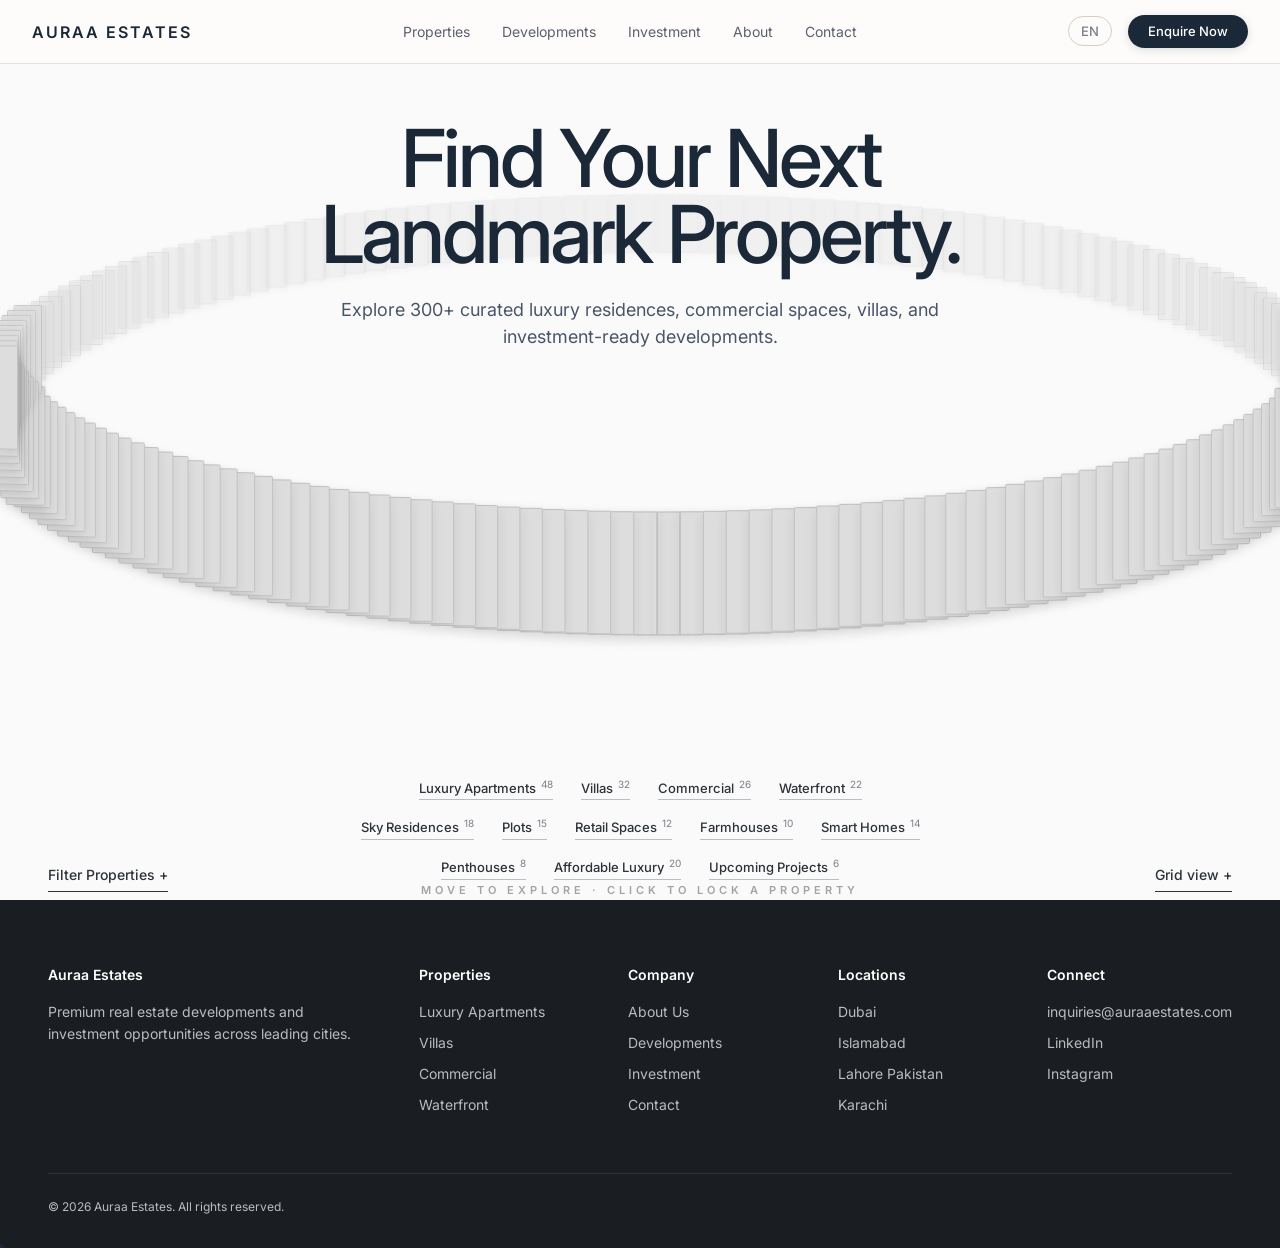
==== index.html @ dc558c72 "ok" ====
<!DOCTYPE html>
<html lang="en">
<head>
  <meta charset="UTF-8">
  <meta name="viewport" content="width=device-width, initial-scale=1.0">
  <title>Auraa Estates | Luxury Real Estate & Investment Properties</title>
  <meta name="description" content="Explore 300+ curated luxury residences, commercial spaces, villas, and investment-ready developments across Dubai, Mumbai, and 10+ cities.">
  <meta property="og:title" content="Auraa Estates — Premium Real Estate">
  <meta property="og:description" content="Luxury residences, commercial spaces, and investment properties in prime locations.">
  <meta property="og:type" content="website">
  <meta property="og:image" content="assets/og-image.jpg">
  <link rel="icon" type="image/svg+xml" href="favicon.svg">
  <link rel="preconnect" href="https://fonts.googleapis.com">
  <link rel="preconnect" href="https://fonts.gstatic.com" crossorigin>
  <link href="https://fonts.googleapis.com/css2?family=Inter:wght@300;400;500;600&display=swap" rel="stylesheet">
  <link rel="stylesheet" href="style.css">
</head>
<body>

  <!-- Top Navigation -->
  <nav class="top-nav" id="topNav">
    <div class="nav-inner">
      <a href="index.html" class="nav-wordmark">AURAA ESTATES</a>
      <div class="nav-links" id="navLinks">
        <a href="properties.html" class="nav-link">Properties</a>
        <a href="developments.html" class="nav-link">Developments</a>
        <a href="investment.html" class="nav-link">Investment</a>
        <a href="about.html" class="nav-link">About</a>
        <a href="mailto:inquiries@auraaestates.com?subject=Inquiry%20from%20Website" class="nav-link">Contact</a>
      </div>
      <div class="nav-right">
        <button class="lang-toggle" id="langToggle">EN</button>
        <a href="mailto:inquiries@auraaestates.com?subject=Inquiry%20from%20Website" class="btn btn-primary nav-cta">Enquire Now</a>
      </div>
      <button class="hamburger" id="hamburger" aria-label="Toggle navigation">
        <span></span><span></span><span></span>
      </button>
    </div>
  </nav>

  <!-- Mobile Nav Overlay -->
  <div class="mobile-nav-overlay" id="mobileNav">
    <div class="mobile-nav-content">
      <a href="properties.html" class="mobile-nav-link">Properties</a>
      <a href="developments.html" class="mobile-nav-link">Developments</a>
      <a href="investment.html" class="mobile-nav-link">Investment</a>
      <a href="about.html" class="mobile-nav-link">About</a>
      <a href="mailto:inquiries@auraaestates.com?subject=Inquiry%20from%20Website" class="mobile-nav-link">Contact</a>
      <a href="mailto:inquiries@auraaestates.com?subject=Inquiry%20from%20Website" class="btn btn-primary mobile-cta">Enquire Now</a>
    </div>
  </div>

  <!-- Hero Ring Gallery -->
  <section class="hero" id="hero">
    <div class="hero-content">
      <h1 class="hero-headline" id="heroHeadline">Find Your Next<br>Landmark Property.</h1>
      <p class="hero-subheading" id="heroSubheading">Explore 300+ curated luxury residences, commercial spaces, villas, and investment-ready developments.</p>
    </div>

    <!-- Center Property Preview -->
    <div class="center-preview" id="centerPreview">
      <div class="center-preview-inner">
        <img id="previewImage" src="" alt="" class="preview-image">
        <div class="preview-info">
          <h3 class="preview-title" id="previewTitle"></h3>
          <p class="preview-meta" id="previewMeta"></p>
          <a class="preview-cta" id="previewCta" href="#">View Property +</a>
        </div>
      </div>
    </div>

    <!-- Ring Gallery Container -->
    <div class="ring-container" id="ringContainer">
      <div class="ring-gallery" id="ringGallery"></div>
    </div>

    <!-- Category Labels -->
    <div class="category-labels" id="categoryLabels"></div>

    <!-- Bottom Instruction -->
    <div class="hero-instruction">MOVE TO EXPLORE · CLICK TO LOCK A PROPERTY</div>

    <!-- View Controls -->
    <div class="view-controls">
      <button class="view-btn" id="filterBtn">Filter Properties +</button>
      <button class="view-btn" id="gridViewBtn">Grid view +</button>
    </div>
  </section>

  <!-- Filter Overlay -->
  <div class="filter-overlay" id="filterOverlay">
    <div class="filter-panel">
      <div class="filter-header">
        <h2 class="filter-title">Filter Properties</h2>
        <button class="filter-close" id="filterClose" aria-label="Close filter">✕</button>
      </div>
      <div class="filter-groups">
        <div class="filter-group">
          <label class="filter-label">Property Type</label>
          <div class="filter-pills" id="filterType"></div>
        </div>
        <div class="filter-group">
          <label class="filter-label">Location</label>
          <div class="filter-pills" id="filterLocation"></div>
        </div>
        <div class="filter-group">
          <label class="filter-label">Budget</label>
          <div class="filter-pills" id="filterBudget"></div>
        </div>
        <div class="filter-group">
          <label class="filter-label">Status</label>
          <div class="filter-pills" id="filterStatus"></div>
        </div>
        <div class="filter-group">
          <label class="filter-label">Bedrooms</label>
          <div class="filter-pills" id="filterBedrooms"></div>
        </div>
      </div>
      <div class="filter-actions">
        <button class="btn btn-secondary" id="filterClear">Clear All</button>
        <button class="btn btn-primary" id="filterApply">Apply Filters</button>
      </div>
    </div>
  </div>

  <!-- Grid View -->
  <section class="grid-section" id="gridSection" style="display: none;">
    <div class="grid-header">
      <h2 class="grid-title">All Properties</h2>
      <button class="view-btn" id="ringViewBtn">Ring view +</button>
    </div>
    <div class="grid-container" id="gridContainer"></div>
  </section>

  <!-- Footer -->
  <footer class="footer">
    <div class="footer-inner">
      <div class="footer-col">
        <h4 class="footer-heading">Auraa Estates</h4>
        <p class="footer-text">Premium real estate developments and investment opportunities across leading cities.</p>
      </div>
      <div class="footer-col">
        <h4 class="footer-heading">Properties</h4>
        <a href="properties.html" class="footer-link">Luxury Apartments</a>
        <a href="properties.html" class="footer-link">Villas</a>
        <a href="properties.html" class="footer-link">Commercial</a>
        <a href="properties.html" class="footer-link">Waterfront</a>
      </div>
      <div class="footer-col">
        <h4 class="footer-heading">Company</h4>
        <a href="about.html" class="footer-link">About Us</a>
        <a href="developments.html" class="footer-link">Developments</a>
        <a href="investment.html" class="footer-link">Investment</a>
        <a href="mailto:inquiries@auraaestates.com?subject=Inquiry%20from%20Website" class="footer-link">Contact</a>
      </div>
      <div class="footer-col">
        <h4 class="footer-heading">Locations</h4>
        <a href="#" class="footer-link">Dubai</a>
        <a href="#" class="footer-link">Islamabad</a>
        <a href="#" class="footer-link">Lahore Pakistan</a>
        <a href="#" class="footer-link">Karachi</a>
      </div>
      <div class="footer-col">
        <h4 class="footer-heading">Connect</h4>
        <a href="mailto:inquiries@auraaestates.com" class="footer-link">inquiries@auraaestates.com</a>
        <a href="#" class="footer-link">LinkedIn</a>
        <a href="#" class="footer-link">Instagram</a>
      </div>
    </div>
    <div class="footer-bottom">
      <p class="footer-copy">&copy; 2026 Auraa Estates. All rights reserved.</p>
    </div>
  </footer>

  <!-- Custom Cursor -->
  <div class="custom-cursor" id="customCursor"></div>

  <!-- GSAP CDN -->
  <script src="https://cdnjs.cloudflare.com/ajax/libs/gsap/3.12.5/gsap.min.js"></script>
  <script src="properties.js"></script>
  <script src="script.js"></script>

  <!-- Google Analytics Placeholder -->
  <script async src="https://www.googletagmanager.com/gtag/js?id=G-XXXXXXXXXX"></script>
  <script>
    window.dataLayer = window.dataLayer || [];
    function gtag(){dataLayer.push(arguments);}
    gtag('js', new Date());
    gtag('config', 'G-XXXXXXXXXX');
  </script>
</body>
</html>
---- style.css ----
:root {
  /* Brand & Accent - Elegant Luxury Theme */
  --brand-gold: #C9A96E;
  --brand-gold-light: #E8D5B5;
  --brand-gold-deep: #A67C52;
  --gold-light: #FDF8F0;
  --gold-dark: #5D4E37;
  --brand-navy: #1B2838;
  --navy-pressed: #0F1923;
  --brand-burgundy: #722F37;
  --burgundy-light: #F5E6E8;
  --burgundy-dark: #4A1F24;
  --brand-emerald: #2D5A4B;
  --emerald-light: #E8F4F0;
  --brand-cream: #FAF7F2;
  --brand-slate: #4A5568;
  --brand-taupe: #8B7D6B;
  --brand-pearl: #F0EDE8;

  /* Surface - Warm Premium */
  --canvas: #FDFCFA;
  --surface: #F5F3EF;
  --surface-soft: #EDE9E3;
  --surface-gold: #FBF7F0;
  --surface-pricing-featured: #F0EDE8;
  --hairline: #D4CFC7;
  --hairline-soft: #E5E0D8;
  --hairline-strong: #BFB8AE;

  /* Text - Rich & Readable */
  --ink-deep: #1A1D21;
  --ink: #2D3139;
  --charcoal: #3D4148;
  --slate: #5A6070;
  --steel: #7A7F8A;
  --stone: #9CA0AA;
  --muted: #B8BCC4;
  --on-dark: #FFFFFF;
  --on-dark-muted: rgba(255,255,255,0.7);

  /* Semantic */
  --success-accent: #2D5A4B;
  --brand-red: #9B3A3A;
  --brand-red-dark: #6B2424;

  /* Primary alias */
  --primary: #1B2838;

  /* Gradient Accents */
  --gradient-gold: linear-gradient(135deg, #C9A96E 0%, #E8D5B5 100%);
  --gradient-navy: linear-gradient(135deg, #1B2838 0%, #2D3A4A 100%);
  --gradient-hero: linear-gradient(180deg, #FDFCFA 0%, #F5F3EF 100%);
}

*, *::before, *::after {
  margin: 0;
  padding: 0;
  box-sizing: border-box;
}

html {
  scroll-behavior: smooth;
}

body {
  font-family: 'Inter', -apple-system, BlinkMacSystemFont, 'Segoe UI', sans-serif;
  font-size: 16px;
  line-height: 1.5;
  color: var(--ink);
  background: var(--canvas);
  -webkit-font-smoothing: antialiased;
  -moz-osx-font-smoothing: grayscale;
  overflow-x: hidden;
}

a {
  text-decoration: none;
  color: inherit;
}

button {
  border: none;
  background: none;
  cursor: pointer;
  font-family: inherit;
}

img {
  display: block;
  max-width: 100%;
}

/* ===================== BUTTONS ===================== */
.btn {
  display: inline-flex;
  align-items: center;
  justify-content: center;
  font-size: 14px;
  font-weight: 500;
  line-height: 1.3;
  padding: 12px 24px;
  border-radius: 9999px;
  transition: all 150ms ease;
  white-space: nowrap;
}

.btn-primary {
  background: var(--primary);
  color: var(--on-dark);
  box-shadow: 0 2px 8px rgba(27,40,56,0.15);
}

.btn-primary:hover {
  background: var(--navy-pressed);
  box-shadow: 0 4px 16px rgba(27,40,56,0.25);
  transform: translateY(-1px);
}

.btn-secondary {
  background: transparent;
  color: var(--ink);
  border: 1px solid var(--hairline-strong);
}

.btn-secondary:hover {
  background: var(--surface);
  border-color: var(--brand-gold);
  color: var(--brand-gold-deep);
}

.btn-on-dark {
  background: var(--on-dark);
  color: var(--primary);
}

.btn-on-dark:hover {
  background: var(--surface);
}

/* ===================== TOP NAVIGATION ===================== */
.top-nav {
  position: fixed;
  top: 0;
  left: 0;
  right: 0;
  height: 64px;
  background: var(--canvas);
  z-index: 1000;
  border-bottom: 1px solid var(--hairline-soft);
}

.nav-inner {
  max-width: 1280px;
  margin: 0 auto;
  padding: 0 32px;
  height: 100%;
  display: flex;
  align-items: center;
  justify-content: space-between;
}

.nav-wordmark {
  font-size: 16px;
  font-weight: 600;
  letter-spacing: 2px;
  color: var(--brand-navy);
}

.nav-links {
  display: flex;
  gap: 32px;
  align-items: center;
}

.nav-link {
  font-size: 14px;
  font-weight: 400;
  color: var(--slate);
  position: relative;
  padding: 4px 0;
  transition: color 150ms ease;
}

.nav-link::after {
  content: '';
  position: absolute;
  bottom: 0;
  left: 0;
  width: 0;
  height: 1px;
  background: var(--brand-gold);
  transition: width 200ms ease;
}

.nav-link:hover {
  color: var(--brand-navy);
}

.nav-link:hover::after {
  width: 100%;
}

.nav-right {
  display: flex;
  align-items: center;
  gap: 16px;
}

.lang-toggle {
  font-size: 13px;
  font-weight: 500;
  color: var(--steel);
  padding: 6px 12px;
  border: 1px solid var(--hairline);
  border-radius: 9999px;
  transition: all 150ms ease;
}

.lang-toggle:hover {
  color: var(--ink);
  border-color: var(--hairline-strong);
}

.nav-cta {
  font-size: 13px;
  padding: 8px 20px;
}

.hamburger {
  display: none;
  flex-direction: column;
  gap: 5px;
  width: 24px;
  padding: 4px 0;
}

.hamburger span {
  display: block;
  height: 1.5px;
  background: var(--ink);
  border-radius: 1px;
  transition: all 200ms ease;
}

.hamburger.active span:nth-child(1) {
  transform: rotate(45deg) translate(4px, 5px);
}

.hamburger.active span:nth-child(2) {
  opacity: 0;
}

.hamburger.active span:nth-child(3) {
  transform: rotate(-45deg) translate(4px, -5px);
}

/* Mobile Nav */
.mobile-nav-overlay {
  position: fixed;
  top: 64px;
  left: 0;
  right: 0;
  bottom: 0;
  background: var(--canvas);
  z-index: 999;
  display: none;
  padding: 40px 32px;
}

.mobile-nav-overlay.active {
  display: block;
}

.mobile-nav-content {
  display: flex;
  flex-direction: column;
  gap: 24px;
}

.mobile-nav-link {
  font-size: 28px;
  font-weight: 500;
  color: var(--ink);
  letter-spacing: -0.5px;
}

.mobile-cta {
  margin-top: 16px;
  align-self: flex-start;
}

/* ===================== HERO ===================== */
.hero {
  position: relative;
  min-height: 100vh;
  background: #fafafa;
  display: flex;
  flex-direction: column;
  align-items: center;
  padding-top: 120px;
  overflow: hidden;
}

.hero-content {
  text-align: center;
  z-index: 10;
  padding: 0 24px;
  max-width: 800px;
}

.hero-headline {
  font-size: 80px;
  font-weight: 500;
  line-height: 0.95;
  letter-spacing: -3px;
  color: var(--brand-navy);
  margin-bottom: 24px;
}

.hero-headline em {
  font-style: normal;
  background: var(--gradient-gold);
  -webkit-background-clip: text;
  -webkit-text-fill-color: transparent;
  background-clip: text;
}

.hero-subheading {
  font-size: 18px;
  font-weight: 400;
  line-height: 1.5;
  color: var(--brand-slate);
  max-width: 620px;
  margin: 0 auto;
}

/* Center Preview */
.center-preview {
  position: absolute;
  top: 50%;
  left: 50%;
  transform: translate(-50%, -50%);
  z-index: 20;
  pointer-events: none;
  opacity: 0;
  transition: opacity 300ms ease;
  text-align: center;
}

.center-preview.active {
  opacity: 1;
  pointer-events: auto;
}

.center-preview-inner {
  display: flex;
  flex-direction: column;
  align-items: center;
  gap: 12px;
}

.preview-image {
  width: 280px;
  height: 180px;
  object-fit: cover;
  border-radius: 4px;
  box-shadow: 0 12px 32px -4px rgba(5,0,56,0.08);
}

.preview-info {
  text-align: center;
}

.preview-title {
  font-size: 22px;
  font-weight: 500;
  color: var(--ink);
  margin-bottom: 4px;
}

.preview-meta {
  font-size: 11px;
  font-weight: 600;
  letter-spacing: 2px;
  text-transform: uppercase;
  color: var(--steel);
  margin-bottom: 8px;
}

.preview-cta {
  font-size: 13px;
  font-weight: 600;
  letter-spacing: 1px;
  text-transform: uppercase;
  color: var(--primary);
  display: inline-block;
  border-bottom: 1px solid var(--primary);
  padding-bottom: 1px;
  transition: opacity 150ms ease;
}

.preview-cta:hover {
  opacity: 0.7;
}

/* Ring Container */
.ring-container {
  position: absolute;
  top: 38%;
  left: 50%;
  transform: translate(-50%, -50%);
  width: 70vw;
  height: 45vh;
  perspective: 1200px;
  pointer-events: auto;
}

.ring-gallery {
  position: absolute;
  top: 0;
  left: 0;
  width: 100%;
  height: 100%;
  transform-style: preserve-3d;
}

/* Panel */
.panel {
  position: absolute;
  left: 50%;
  top: 50%;
  width: 42px;
  height: 112px;
  border-radius: 2px;
  overflow: hidden;
  background: #ddd;
  border: 1px solid rgba(0,0,0,0.12);
  box-shadow: 0 4px 12px rgba(0,0,0,0.08);
  transform-origin: center center;
  cursor: pointer;
  will-change: transform, opacity;
  transition: box-shadow 200ms ease;
}

.panel img {
  width: 100%;
  height: 100%;
  object-fit: cover;
  pointer-events: none;
}

.panel:hover {
  box-shadow: 0 8px 24px rgba(0,0,0,0.15);
}

.panel.active {
  box-shadow: 0 8px 24px rgba(0,0,0,0.2);
  border-color: rgba(0,0,0,0.3);
}

/* Category Labels */
.category-labels {
  position: absolute;
  bottom: 20px;
  left: 50%;
  transform: translateX(-50%);
  display: flex;
  flex-wrap: wrap;
  justify-content: center;
  gap: 16px 28px;
  max-width: 1000px;
  z-index: 5;
  padding: 0 32px;
}

.category-label {
  font-size: 13px;
  font-weight: 500;
  color: var(--ink);
  cursor: pointer;
  position: relative;
  padding-bottom: 2px;
  white-space: nowrap;
  transition: color 150ms ease;
}

.category-label::after {
  content: '';
  position: absolute;
  bottom: 0;
  left: 0;
  width: 100%;
  height: 1px;
  background: var(--ink);
  opacity: 0.3;
  transition: opacity 150ms ease;
}

.category-label:hover::after {
  opacity: 0.7;
}

.category-count {
  font-size: 10px;
  font-weight: 400;
  color: var(--steel);
  vertical-align: super;
  margin-left: 2px;
}

/* Hero Instruction */
.hero-instruction {
  position: absolute;
  bottom: 2px;
  left: 50%;
  transform: translateX(-50%);
  font-size: 11px;
  font-weight: 600;
  letter-spacing: 4px;
  text-transform: uppercase;
  color: rgba(0,0,0,0.35);
  z-index: 5;
  white-space: nowrap;
}

/* View Controls */
.view-controls {
  position: absolute;
  bottom: 8px;
  left: 0;
  right: 0;
  display: flex;
  justify-content: space-between;
  padding: 0 48px;
  z-index: 5;
  pointer-events: none;
}

.view-btn {
  font-size: 14px;
  font-weight: 500;
  color: var(--ink);
  padding: 8px 0;
  border-bottom: 1px solid var(--ink);
  transition: opacity 150ms ease;
  pointer-events: auto;
}

.view-btn:hover {
  opacity: 0.6;
}

/* ===================== FILTER OVERLAY ===================== */
.filter-overlay {
  position: fixed;
  top: 0;
  left: 0;
  right: 0;
  bottom: 0;
  background: rgba(0,0,0,0.4);
  z-index: 2000;
  display: none;
  align-items: center;
  justify-content: center;
  opacity: 0;
  transition: opacity 300ms ease;
}

.filter-overlay.active {
  display: flex;
  opacity: 1;
}

.filter-panel {
  background: var(--canvas);
  border-radius: 16px;
  width: 90%;
  max-width: 640px;
  max-height: 80vh;
  overflow-y: auto;
  padding: 32px;
  box-shadow: 0 16px 48px -8px rgba(0,0,0,0.12);
}

.filter-header {
  display: flex;
  justify-content: space-between;
  align-items: center;
  margin-bottom: 32px;
}

.filter-title {
  font-size: 28px;
  font-weight: 500;
  color: var(--ink);
}

.filter-close {
  font-size: 20px;
  color: var(--steel);
  width: 36px;
  height: 36px;
  display: flex;
  align-items: center;
  justify-content: center;
  border-radius: 9999px;
  transition: all 150ms ease;
}

.filter-close:hover {
  background: var(--surface);
  color: var(--ink);
}

.filter-groups {
  display: flex;
  flex-direction: column;
  gap: 24px;
  margin-bottom: 32px;
}

.filter-group {
  display: flex;
  flex-direction: column;
  gap: 12px;
}

.filter-label {
  font-size: 13px;
  font-weight: 600;
  letter-spacing: 0.5px;
  text-transform: uppercase;
  color: var(--steel);
}

.filter-pills {
  display: flex;
  flex-wrap: wrap;
  gap: 8px;
}

.filter-pill {
  font-size: 14px;
  font-weight: 500;
  color: var(--ink);
  padding: 8px 16px;
  border: 1px solid var(--hairline-strong);
  border-radius: 9999px;
  transition: all 150ms ease;
  cursor: pointer;
}

.filter-pill:hover {
  border-color: var(--ink);
}

.filter-pill.active {
  background: var(--primary);
  color: var(--on-dark);
  border-color: var(--primary);
}

.filter-actions {
  display: flex;
  justify-content: flex-end;
  gap: 12px;
}

/* ===================== GRID VIEW ===================== */
.grid-section {
  padding: 120px 48px 96px;
  max-width: 1280px;
  margin: 0 auto;
}

.grid-header {
  display: flex;
  justify-content: space-between;
  align-items: center;
  margin-bottom: 48px;
}

.grid-title {
  font-size: 36px;
  font-weight: 500;
  color: var(--ink);
}

.grid-container {
  display: grid;
  grid-template-columns: repeat(3, 1fr);
  gap: 24px;
}

.grid-card {
  background: var(--canvas);
  border: 1px solid var(--hairline-soft);
  border-radius: 16px;
  overflow: hidden;
  transition: box-shadow 200ms ease, transform 200ms ease;
}

.grid-card:hover {
  box-shadow: 0 4px 12px rgba(5,0,56,0.06);
  transform: translateY(-2px);
}

.grid-card-image {
  width: 100%;
  height: 200px;
  object-fit: cover;
}

.grid-card-body {
  padding: 24px;
}

.grid-card-title {
  font-size: 18px;
  font-weight: 500;
  color: var(--ink);
  margin-bottom: 4px;
}

.grid-card-meta {
  font-size: 13px;
  color: var(--steel);
  margin-bottom: 8px;
}

.grid-card-price {
  font-size: 14px;
  font-weight: 500;
  color: var(--ink);
}

.grid-card-status {
  display: inline-block;
  font-size: 11px;
  font-weight: 600;
  letter-spacing: 0.5px;
  text-transform: uppercase;
  padding: 4px 10px;
  border-radius: 9999px;
  margin-top: 8px;
}

.status-ready {
  background: var(--teal-light);
  color: var(--moss-dark);
}

.status-construction {
  background: var(--yellow-light);
  color: var(--yellow-dark);
}

.status-launch {
  background: var(--surface-pricing-featured);
  color: var(--brand-blue);
}

.status-sold {
  background: var(--coral-light);
  color: var(--coral-dark);
}

/* ===================== FOOTER ===================== */
.footer {
  background: var(--ink-deep);
  color: var(--on-dark);
  padding: 64px 48px 32px;
}

.footer-inner {
  max-width: 1280px;
  margin: 0 auto;
  display: grid;
  grid-template-columns: 2fr repeat(4, 1fr);
  gap: 48px;
  margin-bottom: 48px;
}

.footer-heading {
  font-size: 14px;
  font-weight: 600;
  margin-bottom: 16px;
  color: var(--on-dark);
}

.footer-text {
  font-size: 14px;
  line-height: 1.6;
  color: var(--on-dark-muted);
}

.footer-link {
  display: block;
  font-size: 14px;
  color: var(--on-dark-muted);
  margin-bottom: 10px;
  transition: color 150ms ease;
}

.footer-link:hover {
  color: var(--on-dark);
}

.footer-bottom {
  max-width: 1280px;
  margin: 0 auto;
  padding-top: 24px;
  border-top: 1px solid rgba(255,255,255,0.1);
}

.footer-copy {
  font-size: 12px;
  color: var(--on-dark-muted);
}

/* ===================== PAGE STYLES ===================== */
.page-hero {
  padding: 160px 48px 64px;
  background: var(--gradient-hero);
  text-align: center;
  position: relative;
}

.page-hero::after {
  content: '';
  position: absolute;
  bottom: 0;
  left: 50%;
  transform: translateX(-50%);
  width: 100px;
  height: 2px;
  background: var(--gradient-gold);
}

.page-hero-inner {
  max-width: 800px;
  margin: 0 auto;
}

.page-title {
  font-size: 48px;
  font-weight: 500;
  color: var(--brand-navy);
  letter-spacing: -1px;
  margin-bottom: 16px;
}

.page-subtitle {
  font-size: 18px;
  color: var(--brand-slate);
}

.page-content {
  padding: 64px 48px 96px;
}

.page-content-inner {
  max-width: 1280px;
  margin: 0 auto;
}

/* Property Filters */
.property-filters {
  display: flex;
  flex-wrap: wrap;
  gap: 8px;
  margin-bottom: 40px;
}

.filter-btn {
  font-size: 14px;
  font-weight: 500;
  color: var(--ink);
  padding: 8px 16px;
  border: 1px solid var(--hairline-strong);
  border-radius: 9999px;
  background: var(--canvas);
  transition: all 150ms ease;
}

.filter-btn:hover {
  border-color: var(--ink);
}

.filter-btn.active {
  background: var(--primary);
  color: var(--on-dark);
  border-color: var(--primary);
}

/* Property Grid */
.property-grid {
  display: grid;
  grid-template-columns: repeat(3, 1fr);
  gap: 24px;
}

/* Development Grid */
.dev-grid {
  display: flex;
  flex-direction: column;
  gap: 40px;
}

.dev-card {
  display: grid;
  grid-template-columns: 1fr 1fr;
  gap: 40px;
  background: var(--canvas);
  border: 1px solid var(--hairline-soft);
  border-radius: 16px;
  overflow: hidden;
  align-items: center;
}

.dev-card:nth-child(even) {
  direction: rtl;
}

.dev-card:nth-child(even) > * {
  direction: ltr;
}

.dev-card-image {
  width: 100%;
  height: 300px;
  object-fit: cover;
}

.dev-card-body {
  padding: 32px;
}

.dev-card-title {
  font-size: 28px;
  font-weight: 500;
  color: var(--ink);
  margin-bottom: 12px;
}

.dev-card-desc {
  font-size: 15px;
  color: var(--slate);
  line-height: 1.6;
  margin-bottom: 16px;
}

.dev-card-meta {
  display: flex;
  gap: 24px;
  font-size: 13px;
  color: var(--steel);
  margin-bottom: 24px;
}

/* Investment Grid */
.invest-grid {
  display: grid;
  grid-template-columns: repeat(3, 1fr);
  gap: 24px;
  margin-bottom: 64px;
}

.invest-card {
  background: var(--canvas);
  border: 1px solid var(--hairline-soft);
  border-radius: 16px;
  padding: 32px;
  text-align: center;
}

.invest-card-icon {
  color: var(--ink);
  margin-bottom: 20px;
}

.invest-card h3 {
  font-size: 22px;
  font-weight: 500;
  color: var(--ink);
  margin-bottom: 12px;
}

.invest-card p {
  font-size: 14px;
  color: var(--steel);
  line-height: 1.6;
  margin-bottom: 24px;
}

.invest-cta {
  text-align: center;
  padding: 64px;
  background: var(--surface);
  border-radius: 16px;
}

.invest-cta h2 {
  font-size: 36px;
  font-weight: 500;
  color: var(--ink);
  margin-bottom: 12px;
}

.invest-cta p {
  font-size: 16px;
  color: var(--steel);
  margin-bottom: 24px;
}

/* About Page */
.about-full {
  display: grid;
  grid-template-columns: 2fr 1fr;
  gap: 48px;
  margin-bottom: 64px;
}

.about-main h2 {
  font-size: 28px;
  font-weight: 500;
  color: var(--ink);
  margin-bottom: 16px;
}

.about-main p {
  font-size: 16px;
  color: var(--charcoal);
  line-height: 1.7;
  margin-bottom: 16px;
}

.about-stats-card {
  background: var(--surface);
  border-radius: 16px;
  padding: 32px;
}

.about-stats-card h3 {
  font-size: 20px;
  font-weight: 500;
  color: var(--ink);
  margin-bottom: 24px;
}

.about-stat {
  display: flex;
  justify-content: space-between;
  padding: 12px 0;
  border-bottom: 1px solid var(--hairline-soft);
}

.about-stat:last-child {
  border-bottom: none;
}

.about-stat-number {
  font-size: 24px;
  font-weight: 500;
  color: var(--ink);
}

.about-stat-label {
  font-size: 14px;
  color: var(--steel);
}

/* Values */
.values-section {
  margin-bottom: 64px;
}

.values-section h2 {
  font-size: 28px;
  font-weight: 500;
  color: var(--ink);
  margin-bottom: 32px;
}

.values-grid {
  display: grid;
  grid-template-columns: repeat(4, 1fr);
  gap: 24px;
}

.value-card {
  background: var(--surface);
  border-radius: 16px;
  padding: 32px;
}

.value-card h3 {
  font-size: 18px;
  font-weight: 500;
  color: var(--ink);
  margin-bottom: 8px;
}

.value-card p {
  font-size: 14px;
  color: var(--steel);
  line-height: 1.6;
}

/* About CTA */
.about-cta {
  text-align: center;
  padding: 64px;
  background: var(--surface);
  border-radius: 16px;
}

.about-cta h2 {
  font-size: 36px;
  font-weight: 500;
  color: var(--ink);
  margin-bottom: 12px;
}

.about-cta p {
  font-size: 16px;
  color: var(--steel);
  margin-bottom: 24px;
}

/* ===================== CONTENT SECTIONS ===================== */
.content-section {
  padding: 96px 48px;
  background: var(--canvas);
}

.content-section-alt {
  background: var(--surface);
}

.content-inner {
  max-width: 1280px;
  margin: 0 auto;
}

.section-title {
  font-size: 36px;
  font-weight: 500;
  color: var(--brand-navy);
  margin-bottom: 12px;
  letter-spacing: -0.5px;
  position: relative;
  display: inline-block;
}

.section-title::after {
  content: '';
  position: absolute;
  bottom: -8px;
  left: 0;
  width: 60px;
  height: 2px;
  background: var(--gradient-gold);
}

.section-subtitle {
  font-size: 18px;
  color: var(--brand-slate);
  margin-bottom: 48px;
}

.content-grid {
  display: grid;
  grid-template-columns: repeat(4, 1fr);
  gap: 24px;
}

.content-card {
  background: var(--canvas);
  border: 1px solid var(--hairline-soft);
  border-radius: 16px;
  padding: 32px;
  transition: all 250ms ease;
  position: relative;
  overflow: hidden;
}

.content-card::before {
  content: '';
  position: absolute;
  top: 0;
  left: 0;
  right: 0;
  height: 3px;
  background: var(--gradient-gold);
  opacity: 0;
  transition: opacity 250ms ease;
}

.content-card:hover {
  box-shadow: 0 8px 32px rgba(27,40,56,0.12);
  transform: translateY(-4px);
  border-color: var(--brand-gold-light);
}

.content-card:hover::before {
  opacity: 1;
}

.content-card h3 {
  font-size: 22px;
  font-weight: 500;
  color: var(--brand-navy);
  margin-bottom: 8px;
}

.content-card p {
  font-size: 14px;
  color: var(--brand-slate);
  margin-bottom: 20px;
  line-height: 1.6;
}

/* Investment Stats */
.investment-stats {
  display: grid;
  grid-template-columns: repeat(4, 1fr);
  gap: 32px;
  margin-bottom: 48px;
}

.stat-item {
  text-align: center;
}

.stat-number {
  display: block;
  font-size: 48px;
  font-weight: 500;
  color: var(--ink);
  letter-spacing: -1px;
  margin-bottom: 8px;
}

.stat-label {
  font-size: 14px;
  color: var(--steel);
}

.investment-cta {
  text-align: center;
}

.btn-lg {
  padding: 16px 32px;
  font-size: 16px;
}

/* About Section */
.about-content {
  display: grid;
  grid-template-columns: 2fr 1fr;
  gap: 48px;
  align-items: start;
}

.about-text p {
  font-size: 16px;
  color: var(--charcoal);
  line-height: 1.7;
  margin-bottom: 16px;
}

.about-contact {
  background: var(--canvas);
  border: 1px solid var(--hairline-soft);
  border-radius: 16px;
  padding: 32px;
}

.about-contact h3 {
  font-size: 22px;
  font-weight: 500;
  color: var(--ink);
  margin-bottom: 8px;
}

.about-contact p {
  font-size: 14px;
  color: var(--steel);
  margin-bottom: 20px;
}

/* ===================== CUSTOM CURSOR ===================== */
.custom-cursor {
  position: fixed;
  width: 8px;
  height: 8px;
  background: var(--primary);
  border-radius: 50%;
  pointer-events: none;
  z-index: 9999;
  transform: translate(-50%, -50%);
  transition: width 200ms ease, height 200ms ease, background 200ms ease;
  opacity: 0;
}

.custom-cursor.visible {
  opacity: 1;
}

.custom-cursor.hovering {
  width: 14px;
  height: 14px;
  background: rgba(0,0,0,0.6);
}

/* ===================== RESPONSIVE ===================== */
@media (max-width: 1279px) {
  .hero-headline {
    font-size: 64px;
    letter-spacing: -2px;
  }
  .ring-container {
    width: 75vw;
  }
}

@media (max-width: 1023px) {
  .nav-links {
    display: none;
  }
  .nav-right .nav-cta {
    display: none;
  }
  .hamburger {
    display: flex;
  }
  .hero-headline {
    font-size: 48px;
    letter-spacing: -1.5px;
  }
  .hero {
    padding-top: 100px;
  }
  .ring-container {
    width: 85vw;
  }
  .category-labels {
    gap: 12px 24px;
  }
  .category-label {
    font-size: 12px;
  }
  .view-controls {
    padding: 0 24px;
  }
  .grid-container {
    grid-template-columns: repeat(2, 1fr);
  }
  .content-grid {
    grid-template-columns: repeat(2, 1fr);
  }
  .investment-stats {
    grid-template-columns: repeat(2, 1fr);
  }
  .about-content {
    grid-template-columns: 1fr;
  }
  .footer-inner {
    grid-template-columns: repeat(3, 1fr);
  }
}

@media (max-width: 767px) {
  .hero-headline {
    font-size: 42px;
    letter-spacing: -1px;
  }
  .hero-subheading {
    font-size: 16px;
  }
  .ring-container {
    width: 95vw;
    height: 45vh;
  }
  .panel {
    width: 32px;
    height: 88px;
  }
  .center-preview {
    display: none;
  }
  .category-labels {
    display: none;
  }
  .hero-instruction {
    font-size: 10px;
    letter-spacing: 3px;
    bottom: 16px;
  }
  .view-controls {
    bottom: 48px;
  }
  .grid-section {
    padding: 100px 24px 64px;
  }
  .grid-container {
    grid-template-columns: 1fr;
  }
  .content-section {
    padding: 64px 24px;
  }
  .content-grid {
    grid-template-columns: 1fr;
  }
  .investment-stats {
    grid-template-columns: 1fr;
    gap: 24px;
  }
  .stat-number {
    font-size: 36px;
  }
  .footer {
    padding: 48px 24px 24px;
  }
  .footer-inner {
    grid-template-columns: repeat(2, 1fr);
    gap: 32px;
  }
  .filter-panel {
    padding: 24px;
    width: 95%;
  }
}

@media (max-width: 479px) {
  .hero-headline {
    font-size: 36px;
    letter-spacing: -0.5px;
  }
  .hero-subheading {
    font-size: 15px;
  }
  .ring-container {
    height: 40vh;
  }
  .panel {
    width: 28px;
    height: 76px;
  }
  .nav-wordmark {
    font-size: 14px;
    letter-spacing: 1px;
  }
  .footer-inner {
    grid-template-columns: 1fr;
  }
  .view-controls {
    flex-direction: column;
    align-items: flex-start;
    gap: 12px;
  }
}

/* Touch devices */
@media (hover: none) {
  .custom-cursor {
    display: none !important;
  }
}

/* ===================== RESPONSIVE - NEW PAGES ===================== */
@media (max-width: 1023px) {
  .property-grid {
    grid-template-columns: repeat(2, 1fr);
  }
  .invest-grid {
    grid-template-columns: repeat(2, 1fr);
  }
  .values-grid {
    grid-template-columns: repeat(2, 1fr);
  }
  .about-full {
    grid-template-columns: 1fr;
  }
  .dev-card {
    grid-template-columns: 1fr;
  }
  .dev-card:nth-child(even) {
    direction: ltr;
  }
}

@media (max-width: 767px) {
  .page-hero {
    padding: 120px 24px 48px;
  }
  .page-title {
    font-size: 36px;
  }
  .page-content {
    padding: 48px 24px;
  }
  .property-grid {
    grid-template-columns: 1fr;
  }
  .invest-grid {
    grid-template-columns: 1fr;
  }
  .values-grid {
    grid-template-columns: 1fr;
  }
  .property-filters {
    gap: 8px;
  }
  .filter-btn {
    font-size: 13px;
    padding: 6px 12px;
  }
  .invest-cta,
  .about-cta {
    padding: 48px 24px;
  }
  .invest-cta h2,
  .about-cta h2 {
    font-size: 28px;
  }
}
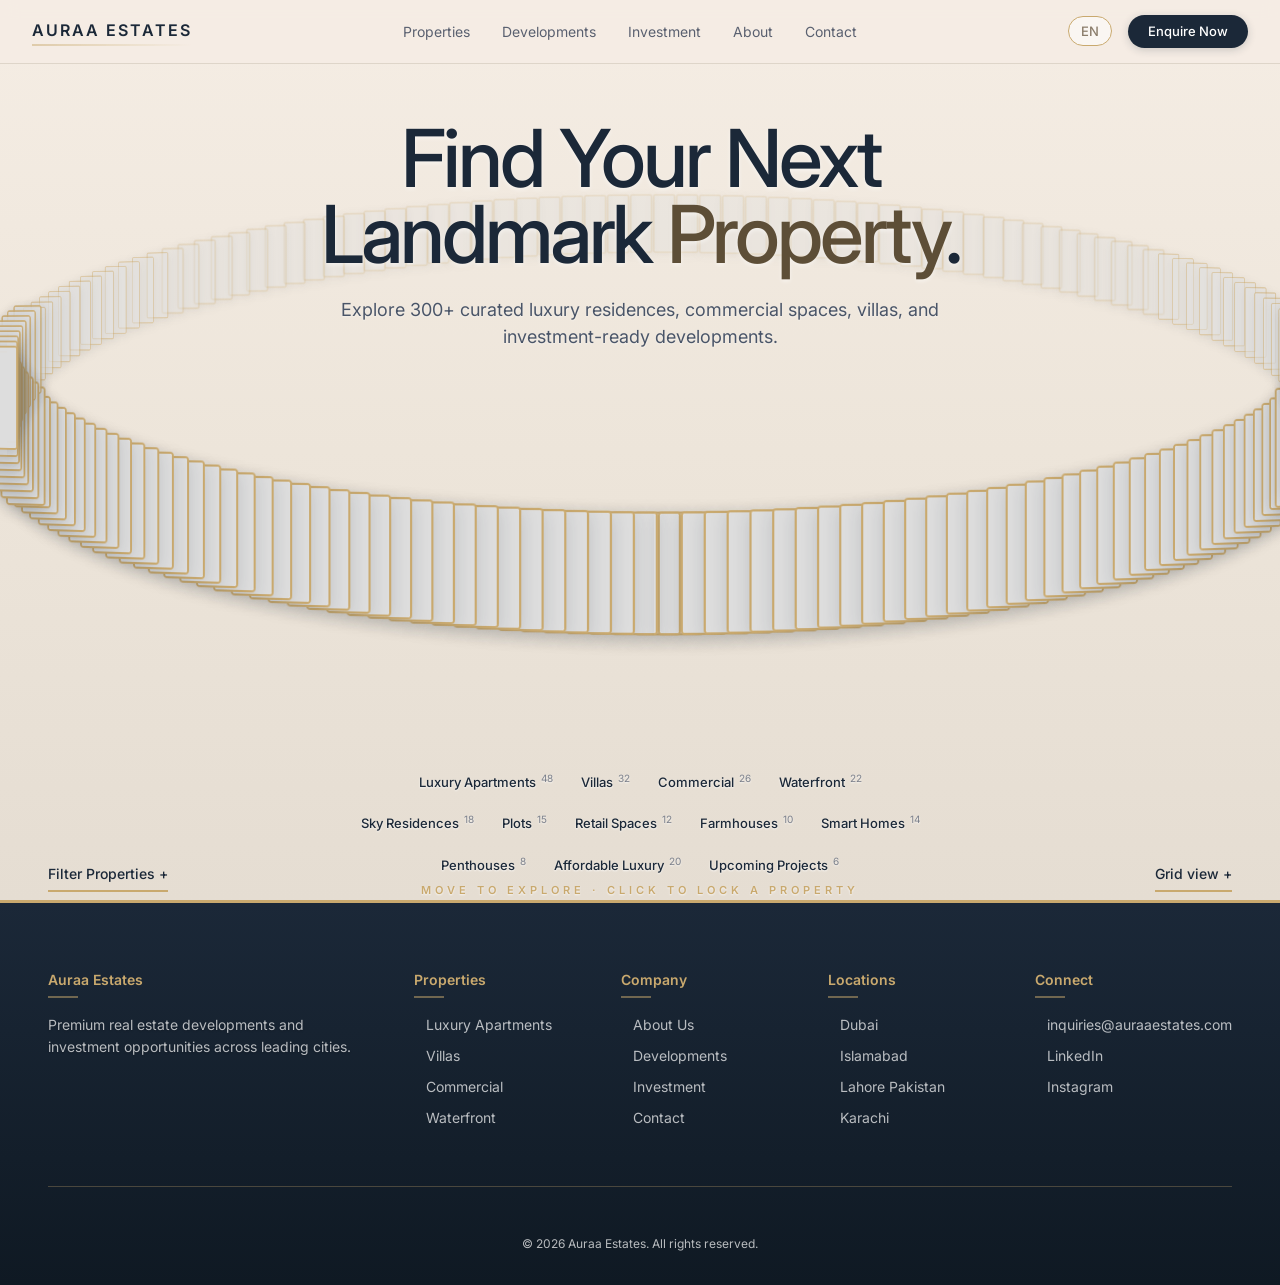
==== commit d1d3c4bf: "feat: Complete Auraa Estates luxury real estate website - Interactive 3D ring gallery with 300+ prop" ====
--- a/index.html
+++ b/index.html
@@ -4,11 +4,11 @@
   <meta charset="UTF-8">
   <meta name="viewport" content="width=device-width, initial-scale=1.0">
   <title>Auraa Estates | Luxury Real Estate & Investment Properties</title>
-  <meta name="description" content="Explore 300+ curated luxury residences, commercial spaces, villas, and investment-ready developments across Dubai, Mumbai, and 10+ cities.">
+  <meta name="description" content="Explore 300+ curated luxury residences, commercial spaces, villas, and investment-ready developments across Dubai, Islamabad, and 10+ cities.">
   <meta property="og:title" content="Auraa Estates — Premium Real Estate">
   <meta property="og:description" content="Luxury residences, commercial spaces, and investment properties in prime locations.">
   <meta property="og:type" content="website">
-  <meta property="og:image" content="assets/og-image.jpg">
+  <meta property="og:image" content="assets/fallback.svg">
   <link rel="icon" type="image/svg+xml" href="favicon.svg">
   <link rel="preconnect" href="https://fonts.googleapis.com">
   <link rel="preconnect" href="https://fonts.gstatic.com" crossorigin>
@@ -53,7 +53,7 @@
   <!-- Hero Ring Gallery -->
   <section class="hero" id="hero">
     <div class="hero-content">
-      <h1 class="hero-headline" id="heroHeadline">Find Your Next<br>Landmark Property.</h1>
+      <h1 class="hero-headline" id="heroHeadline">Find Your Next<br>Landmark <em>Property</em>.</h1>
       <p class="hero-subheading" id="heroSubheading">Explore 300+ curated luxury residences, commercial spaces, villas, and investment-ready developments.</p>
     </div>
 
--- a/style.css
+++ b/style.css
@@ -17,15 +17,15 @@
   --brand-taupe: #8B7D6B;
   --brand-pearl: #F0EDE8;
 
-  /* Surface - Warm Premium */
-  --canvas: #FDFCFA;
-  --surface: #F5F3EF;
-  --surface-soft: #EDE9E3;
-  --surface-gold: #FBF7F0;
-  --surface-pricing-featured: #F0EDE8;
-  --hairline: #D4CFC7;
-  --hairline-soft: #E5E0D8;
-  --hairline-strong: #BFB8AE;
+  /* Surface - Warm Light Brown */
+  --canvas: #F5EDE4;
+  --surface: #EDE5DA;
+  --surface-soft: #E5DDD2;
+  --surface-gold: #F0E8DD;
+  --surface-pricing-featured: #E8E0D5;
+  --hairline: #D4CABD;
+  --hairline-soft: #DED5C9;
+  --hairline-strong: #C4BAAB;
 
   /* Text - Rich & Readable */
   --ink-deep: #1A1D21;
@@ -49,7 +49,7 @@
   /* Gradient Accents */
   --gradient-gold: linear-gradient(135deg, #C9A96E 0%, #E8D5B5 100%);
   --gradient-navy: linear-gradient(135deg, #1B2838 0%, #2D3A4A 100%);
-  --gradient-hero: linear-gradient(180deg, #FDFCFA 0%, #F5F3EF 100%);
+  --gradient-hero: linear-gradient(180deg, #F5EDE4 0%, #EDE5DA 100%);
 }
 
 *, *::before, *::after {
@@ -68,6 +68,7 @@
   line-height: 1.5;
   color: var(--ink);
   background: var(--canvas);
+  background-image: url("data:image/svg+xml,%3Csvg viewBox='0 0 200 200' xmlns='http://www.w3.org/2000/svg'%3E%3Cfilter id='noiseFilter'%3E%3CfeTurbulence type='fractalNoise' baseFrequency='0.65' numOctaves='3' stitchTiles='stitch'/%3E%3C/filter%3E%3Crect width='100%25' height='100%25' filter='url(%23noiseFilter)' opacity='0.03'/%3E%3C/svg%3E");
   -webkit-font-smoothing: antialiased;
   -moz-osx-font-smoothing: grayscale;
   overflow-x: hidden;
@@ -107,34 +108,37 @@
 .btn-primary {
   background: var(--primary);
   color: var(--on-dark);
-  box-shadow: 0 2px 8px rgba(27,40,56,0.15);
+  box-shadow: 0 2px 8px rgba(27,40,56,0.2);
 }
 
 .btn-primary:hover {
   background: var(--navy-pressed);
-  box-shadow: 0 4px 16px rgba(27,40,56,0.25);
+  box-shadow: 0 4px 20px rgba(27,40,56,0.3);
   transform: translateY(-1px);
 }
 
 .btn-secondary {
-  background: transparent;
-  color: var(--ink);
-  border: 1px solid var(--hairline-strong);
+  background: rgba(255,255,255,0.5);
+  color: var(--brand-navy);
+  border: 1px solid var(--brand-gold);
+  backdrop-filter: blur(4px);
 }
 
 .btn-secondary:hover {
-  background: var(--surface);
-  border-color: var(--brand-gold);
+  background: rgba(201,169,110,0.2);
+  border-color: var(--brand-gold-deep);
   color: var(--brand-gold-deep);
 }
 
 .btn-on-dark {
   background: var(--on-dark);
   color: var(--primary);
+  border: 1px solid var(--brand-gold);
 }
 
 .btn-on-dark:hover {
-  background: var(--surface);
+  background: var(--brand-gold-light);
+  border-color: var(--brand-gold);
 }
 
 /* ===================== TOP NAVIGATION ===================== */
@@ -144,7 +148,8 @@
   left: 0;
   right: 0;
   height: 64px;
-  background: var(--canvas);
+  background: rgba(245,237,228,0.95);
+  backdrop-filter: blur(8px);
   z-index: 1000;
   border-bottom: 1px solid var(--hairline-soft);
 }
@@ -164,6 +169,19 @@
   font-weight: 600;
   letter-spacing: 2px;
   color: var(--brand-navy);
+  position: relative;
+  padding-bottom: 4px;
+}
+
+.nav-wordmark::after {
+  content: '';
+  position: absolute;
+  bottom: 0;
+  left: 0;
+  width: 100%;
+  height: 2px;
+  background: linear-gradient(90deg, var(--brand-gold) 0%, transparent 100%);
+  opacity: 0.5;
 }
 
 .nav-links {
@@ -209,16 +227,17 @@
 .lang-toggle {
   font-size: 13px;
   font-weight: 500;
-  color: var(--steel);
+  color: var(--brand-taupe);
   padding: 6px 12px;
-  border: 1px solid var(--hairline);
+  border: 1px solid var(--brand-gold);
   border-radius: 9999px;
   transition: all 150ms ease;
+  background: rgba(255,255,255,0.5);
 }
 
 .lang-toggle:hover {
-  color: var(--ink);
-  border-color: var(--hairline-strong);
+  color: var(--brand-navy);
+  background: rgba(201,169,110,0.2);
 }
 
 .nav-cta {
@@ -237,7 +256,7 @@
 .hamburger span {
   display: block;
   height: 1.5px;
-  background: var(--ink);
+  background: var(--brand-navy);
   border-radius: 1px;
   transition: all 200ms ease;
 }
@@ -261,10 +280,12 @@
   left: 0;
   right: 0;
   bottom: 0;
-  background: var(--canvas);
+  background: rgba(245,237,228,0.98);
+  backdrop-filter: blur(8px);
   z-index: 999;
   display: none;
   padding: 40px 32px;
+  border-top: 1px solid var(--hairline-soft);
 }
 
 .mobile-nav-overlay.active {
@@ -280,8 +301,30 @@
 .mobile-nav-link {
   font-size: 28px;
   font-weight: 500;
-  color: var(--ink);
+  color: var(--brand-navy);
   letter-spacing: -0.5px;
+  transition: all 150ms ease;
+  position: relative;
+  padding-bottom: 4px;
+}
+
+.mobile-nav-link:hover {
+  color: var(--brand-gold);
+}
+
+.mobile-nav-link::after {
+  content: '';
+  position: absolute;
+  bottom: 0;
+  left: 0;
+  width: 0;
+  height: 2px;
+  background: var(--brand-gold);
+  transition: width 200ms ease;
+}
+
+.mobile-nav-link:hover::after {
+  width: 100%;
 }
 
 .mobile-cta {
@@ -293,7 +336,7 @@
 .hero {
   position: relative;
   min-height: 100vh;
-  background: #fafafa;
+  background: linear-gradient(180deg, #F5EDE4 0%, #EDE5DA 50%, #E5DDD2 100%);
   display: flex;
   flex-direction: column;
   align-items: center;
@@ -315,14 +358,12 @@
   letter-spacing: -3px;
   color: var(--brand-navy);
   margin-bottom: 24px;
+  text-shadow: 0 2px 4px rgba(255,255,255,0.5);
 }
 
 .hero-headline em {
   font-style: normal;
-  background: var(--gradient-gold);
-  -webkit-background-clip: text;
-  -webkit-text-fill-color: transparent;
-  background-clip: text;
+  color: #5D4E37;
 }
 
 .hero-subheading {
@@ -332,6 +373,7 @@
   color: var(--brand-slate);
   max-width: 620px;
   margin: 0 auto;
+  text-shadow: 0 1px 2px rgba(255,255,255,0.5);
 }
 
 /* Center Preview */
@@ -363,8 +405,9 @@
   width: 280px;
   height: 180px;
   object-fit: cover;
-  border-radius: 4px;
-  box-shadow: 0 12px 32px -4px rgba(5,0,56,0.08);
+  border-radius: 8px;
+  box-shadow: 0 16px 48px -8px rgba(27,40,56,0.25);
+  border: 3px solid var(--brand-gold);
 }
 
 .preview-info {
@@ -374,8 +417,10 @@
 .preview-title {
   font-size: 22px;
   font-weight: 500;
-  color: var(--ink);
+  color: var(--brand-navy);
   margin-bottom: 4px;
+  text-shadow: 0 1px 2px rgba(255,255,255,0.8);
+}
 }
 
 .preview-meta {
@@ -383,8 +428,10 @@
   font-weight: 600;
   letter-spacing: 2px;
   text-transform: uppercase;
-  color: var(--steel);
+  color: var(--brand-gold);
   margin-bottom: 8px;
+  text-shadow: 0 1px 2px rgba(255,255,255,0.8);
+}
 }
 
 .preview-cta {
@@ -392,15 +439,17 @@
   font-weight: 600;
   letter-spacing: 1px;
   text-transform: uppercase;
-  color: var(--primary);
+  color: var(--brand-gold-deep);
   display: inline-block;
-  border-bottom: 1px solid var(--primary);
-  padding-bottom: 1px;
-  transition: opacity 150ms ease;
+  border-bottom: 2px solid var(--brand-gold);
+  padding-bottom: 2px;
+  transition: all 150ms ease;
+  text-shadow: 0 1px 2px rgba(255,255,255,0.8);
 }
 
 .preview-cta:hover {
-  opacity: 0.7;
+  color: var(--brand-navy);
+  border-color: var(--brand-navy);
 }
 
 /* Ring Container */
@@ -431,15 +480,15 @@
   top: 50%;
   width: 42px;
   height: 112px;
-  border-radius: 2px;
+  border-radius: 4px;
   overflow: hidden;
-  background: #ddd;
-  border: 1px solid rgba(0,0,0,0.12);
-  box-shadow: 0 4px 12px rgba(0,0,0,0.08);
+  background: rgba(255,255,255,0.8);
+  border: 2px solid var(--brand-gold);
+  box-shadow: 0 4px 16px rgba(27,40,56,0.15);
   transform-origin: center center;
   cursor: pointer;
   will-change: transform, opacity;
-  transition: box-shadow 200ms ease;
+  transition: all 200ms ease;
 }
 
 .panel img {
@@ -450,7 +499,9 @@
 }
 
 .panel:hover {
-  box-shadow: 0 8px 24px rgba(0,0,0,0.15);
+  box-shadow: 0 8px 32px rgba(27,40,56,0.25);
+  border-color: var(--brand-gold-deep);
+  transform: scale(1.05);
 }
 
 .panel.active {
@@ -476,12 +527,13 @@
 .category-label {
   font-size: 13px;
   font-weight: 500;
-  color: var(--ink);
+  color: var(--brand-navy);
   cursor: pointer;
   position: relative;
-  padding-bottom: 2px;
+  padding-bottom: 4px;
   white-space: nowrap;
   transition: color 150ms ease;
+  text-shadow: 0 1px 2px rgba(255,255,255,0.8);
 }
 
 .category-label::after {
@@ -490,10 +542,18 @@
   bottom: 0;
   left: 0;
   width: 100%;
-  height: 1px;
-  background: var(--ink);
-  opacity: 0.3;
+  height: 2px;
+  background: var(--brand-gold);
+  opacity: 0;
   transition: opacity 150ms ease;
+}
+
+.category-label:hover {
+  color: var(--brand-gold-deep);
+}
+
+.category-label:hover::after {
+  opacity: 1;
 }
 
 .category-label:hover::after {
@@ -518,9 +578,10 @@
   font-weight: 600;
   letter-spacing: 4px;
   text-transform: uppercase;
-  color: rgba(0,0,0,0.35);
+  color: var(--brand-gold);
   z-index: 5;
   white-space: nowrap;
+  text-shadow: 0 1px 2px rgba(255,255,255,0.8);
 }
 
 /* View Controls */
@@ -539,15 +600,16 @@
 .view-btn {
   font-size: 14px;
   font-weight: 500;
-  color: var(--ink);
+  color: var(--brand-navy);
   padding: 8px 0;
-  border-bottom: 1px solid var(--ink);
-  transition: opacity 150ms ease;
+  border-bottom: 2px solid var(--brand-gold);
+  transition: all 150ms ease;
   pointer-events: auto;
 }
 
 .view-btn:hover {
-  opacity: 0.6;
+  color: var(--brand-gold-deep);
+  border-color: var(--brand-gold-deep);
 }
 
 /* ===================== FILTER OVERLAY ===================== */
@@ -557,7 +619,8 @@
   left: 0;
   right: 0;
   bottom: 0;
-  background: rgba(0,0,0,0.4);
+  background: rgba(27,40,56,0.5);
+  backdrop-filter: blur(6px);
   z-index: 2000;
   display: none;
   align-items: center;
@@ -572,14 +635,16 @@
 }
 
 .filter-panel {
-  background: var(--canvas);
+  background: rgba(245,237,228,0.98);
+  backdrop-filter: blur(12px);
   border-radius: 16px;
   width: 90%;
   max-width: 640px;
   max-height: 80vh;
   overflow-y: auto;
   padding: 32px;
-  box-shadow: 0 16px 48px -8px rgba(0,0,0,0.12);
+  box-shadow: 0 24px 64px -12px rgba(27,40,56,0.25);
+  border: 1px solid var(--hairline-soft);
 }
 
 .filter-header {
@@ -592,7 +657,21 @@
 .filter-title {
   font-size: 28px;
   font-weight: 500;
-  color: var(--ink);
+  color: var(--brand-navy);
+  position: relative;
+  display: inline-block;
+  padding-bottom: 8px;
+}
+
+.filter-title::after {
+  content: '';
+  position: absolute;
+  bottom: 0;
+  left: 0;
+  width: 40px;
+  height: 2px;
+  background: linear-gradient(90deg, var(--brand-gold) 0%, transparent 100%);
+  border-radius: 2px;
 }
 
 .filter-close {
@@ -630,7 +709,8 @@
   font-weight: 600;
   letter-spacing: 0.5px;
   text-transform: uppercase;
-  color: var(--steel);
+  color: var(--brand-gold);
+  text-shadow: 0 1px 2px rgba(255,255,255,0.5);
 }
 
 .filter-pills {
@@ -642,22 +722,25 @@
 .filter-pill {
   font-size: 14px;
   font-weight: 500;
-  color: var(--ink);
+  color: var(--brand-slate);
   padding: 8px 16px;
-  border: 1px solid var(--hairline-strong);
+  border: 1px solid var(--brand-gold);
   border-radius: 9999px;
   transition: all 150ms ease;
   cursor: pointer;
+  background: rgba(255,255,255,0.5);
+  backdrop-filter: blur(4px);
 }
 
 .filter-pill:hover {
-  border-color: var(--ink);
+  background: rgba(201,169,110,0.2);
+  color: var(--brand-navy);
 }
 
 .filter-pill.active {
-  background: var(--primary);
+  background: var(--brand-navy);
   color: var(--on-dark);
-  border-color: var(--primary);
+  border-color: var(--brand-navy);
 }
 
 .filter-actions {
@@ -683,7 +766,21 @@
 .grid-title {
   font-size: 36px;
   font-weight: 500;
-  color: var(--ink);
+  color: var(--brand-navy);
+  position: relative;
+  display: inline-block;
+  padding-bottom: 12px;
+}
+
+.grid-title::after {
+  content: '';
+  position: absolute;
+  bottom: 0;
+  left: 0;
+  width: 60px;
+  height: 3px;
+  background: linear-gradient(90deg, var(--brand-gold) 0%, transparent 100%);
+  border-radius: 2px;
 }
 
 .grid-container {
@@ -693,22 +790,45 @@
 }
 
 .grid-card {
-  background: var(--canvas);
+  background: rgba(255,255,255,0.7);
   border: 1px solid var(--hairline-soft);
   border-radius: 16px;
   overflow: hidden;
-  transition: box-shadow 200ms ease, transform 200ms ease;
+  transition: all 250ms ease;
+  position: relative;
+  backdrop-filter: blur(4px);
+}
+
+.grid-card::after {
+  content: '';
+  position: absolute;
+  bottom: 0;
+  left: 0;
+  right: 0;
+  height: 3px;
+  background: var(--gradient-gold);
+  opacity: 0;
+  transition: opacity 250ms ease;
 }
 
 .grid-card:hover {
-  box-shadow: 0 4px 12px rgba(5,0,56,0.06);
-  transform: translateY(-2px);
+  box-shadow: 0 8px 32px rgba(27,40,56,0.12);
+  transform: translateY(-4px);
+}
+
+.grid-card:hover::after {
+  opacity: 1;
 }
 
 .grid-card-image {
   width: 100%;
   height: 200px;
   object-fit: cover;
+  transition: transform 500ms ease;
+}
+
+.grid-card:hover .grid-card-image {
+  transform: scale(1.05);
 }
 
 .grid-card-body {
@@ -718,20 +838,23 @@
 .grid-card-title {
   font-size: 18px;
   font-weight: 500;
-  color: var(--ink);
+  color: var(--brand-navy);
   margin-bottom: 4px;
+  text-shadow: 0 1px 2px rgba(255,255,255,0.5);
 }
 
 .grid-card-meta {
   font-size: 13px;
-  color: var(--steel);
+  color: var(--brand-slate);
   margin-bottom: 8px;
+  text-shadow: 0 1px 2px rgba(255,255,255,0.5);
 }
 
 .grid-card-price {
   font-size: 14px;
   font-weight: 500;
-  color: var(--ink);
+  color: var(--brand-navy);
+  text-shadow: 0 1px 2px rgba(255,255,255,0.5);
 }
 
 .grid-card-status {
@@ -743,33 +866,40 @@
   padding: 4px 10px;
   border-radius: 9999px;
   margin-top: 8px;
+  text-shadow: 0 1px 2px rgba(255,255,255,0.5);
 }
 
 .status-ready {
-  background: var(--teal-light);
-  color: var(--moss-dark);
+  background: rgba(201,169,110,0.2);
+  color: var(--brand-gold-deep);
+  border: 1px solid var(--brand-gold);
 }
 
 .status-construction {
-  background: var(--yellow-light);
-  color: var(--yellow-dark);
+  background: rgba(201,169,110,0.3);
+  color: var(--brand-gold-deep);
+  border: 1px solid var(--brand-gold);
 }
 
 .status-launch {
-  background: var(--surface-pricing-featured);
-  color: var(--brand-blue);
+  background: rgba(27,40,56,0.1);
+  color: var(--brand-navy);
+  border: 1px solid var(--brand-navy);
 }
 
 .status-sold {
-  background: var(--coral-light);
-  color: var(--coral-dark);
+  background: rgba(114,47,55,0.1);
+  color: var(--brand-burgundy);
+  border: 1px solid var(--brand-burgundy);
 }
 
 /* ===================== FOOTER ===================== */
 .footer {
-  background: var(--ink-deep);
+  background: linear-gradient(180deg, #1B2838 0%, #0F1923 100%);
   color: var(--on-dark);
   padding: 64px 48px 32px;
+  position: relative;
+  border-top: 3px solid var(--brand-gold);
 }
 
 .footer-inner {
@@ -785,13 +915,28 @@
   font-size: 14px;
   font-weight: 600;
   margin-bottom: 16px;
-  color: var(--on-dark);
+  color: var(--brand-gold);
+  position: relative;
+  display: inline-block;
+  padding-bottom: 8px;
+}
+
+.footer-heading::after {
+  content: '';
+  position: absolute;
+  bottom: 0;
+  left: 0;
+  width: 30px;
+  height: 2px;
+  background: var(--brand-gold);
+  opacity: 0.5;
 }
 
 .footer-text {
   font-size: 14px;
   line-height: 1.6;
   color: var(--on-dark-muted);
+  text-shadow: 0 1px 2px rgba(0,0,0,0.2);
 }
 
 .footer-link {
@@ -799,60 +944,89 @@
   font-size: 14px;
   color: var(--on-dark-muted);
   margin-bottom: 10px;
-  transition: color 150ms ease;
+  transition: all 150ms ease;
+  position: relative;
+  padding-left: 12px;
+}
+
+.footer-link::before {
+  content: '';
+  position: absolute;
+  left: 0;
+  top: 50%;
+  transform: translateY(-50%);
+  width: 4px;
+  height: 4px;
+  background: var(--brand-gold);
+  border-radius: 50%;
+  opacity: 0;
+  transition: opacity 150ms ease;
 }
 
 .footer-link:hover {
-  color: var(--on-dark);
+  color: var(--brand-gold);
+  padding-left: 16px;
+}
+
+.footer-link:hover::before {
+  opacity: 1;
 }
 
 .footer-bottom {
   max-width: 1280px;
   margin: 0 auto;
   padding-top: 24px;
-  border-top: 1px solid rgba(255,255,255,0.1);
+  border-top: 1px solid rgba(201,169,110,0.3);
 }
 
 .footer-copy {
   font-size: 12px;
   color: var(--on-dark-muted);
+  text-align: center;
+  margin-top: 24px;
 }
 
 /* ===================== PAGE STYLES ===================== */
 .page-hero {
   padding: 160px 48px 64px;
-  background: var(--gradient-hero);
+  background: linear-gradient(180deg, #F5EDE4 0%, #EDE5DA 100%);
   text-align: center;
   position: relative;
-}
-
-.page-hero::after {
+  border-bottom: 2px solid var(--brand-gold);
+}
+
+.page-hero-inner {
+  max-width: 800px;
+  margin: 0 auto;
+}
+
+.page-title {
+  font-size: 48px;
+  font-weight: 500;
+  color: var(--brand-navy);
+  letter-spacing: -1px;
+  margin-bottom: 16px;
+  position: relative;
+  display: inline-block;
+  padding-bottom: 16px;
+}
+
+.page-title::after {
   content: '';
   position: absolute;
   bottom: 0;
   left: 50%;
   transform: translateX(-50%);
-  width: 100px;
-  height: 2px;
-  background: var(--gradient-gold);
-}
-
-.page-hero-inner {
-  max-width: 800px;
-  margin: 0 auto;
-}
-
-.page-title {
-  font-size: 48px;
-  font-weight: 500;
-  color: var(--brand-navy);
-  letter-spacing: -1px;
-  margin-bottom: 16px;
+  width: 60px;
+  height: 3px;
+  background: linear-gradient(90deg, var(--brand-gold) 0%, transparent 100%);
+  border-radius: 2px;
 }
 
 .page-subtitle {
   font-size: 18px;
   color: var(--brand-slate);
+  text-shadow: 0 1px 2px rgba(255,255,255,0.5);
 }
 
 .page-content {
@@ -875,22 +1049,24 @@
 .filter-btn {
   font-size: 14px;
   font-weight: 500;
-  color: var(--ink);
+  color: var(--brand-slate);
   padding: 8px 16px;
-  border: 1px solid var(--hairline-strong);
+  border: 1px solid var(--brand-gold);
   border-radius: 9999px;
-  background: var(--canvas);
+  background: rgba(255,255,255,0.5);
   transition: all 150ms ease;
+  backdrop-filter: blur(4px);
 }
 
 .filter-btn:hover {
-  border-color: var(--ink);
+  background: rgba(201,169,110,0.2);
+  color: var(--brand-navy);
 }
 
 .filter-btn.active {
-  background: var(--primary);
+  background: var(--brand-navy);
   color: var(--on-dark);
-  border-color: var(--primary);
+  border-color: var(--brand-navy);
 }
 
 /* Property Grid */
@@ -911,11 +1087,34 @@
   display: grid;
   grid-template-columns: 1fr 1fr;
   gap: 40px;
-  background: var(--canvas);
+  background: rgba(255,255,255,0.7);
   border: 1px solid var(--hairline-soft);
   border-radius: 16px;
   overflow: hidden;
   align-items: center;
+  transition: all 300ms ease;
+  position: relative;
+  backdrop-filter: blur(4px);
+}
+
+.dev-card::after {
+  content: '';
+  position: absolute;
+  bottom: 0;
+  left: 0;
+  right: 0;
+  height: 3px;
+  background: var(--gradient-gold);
+  opacity: 0;
+  transition: opacity 250ms ease;
+}
+
+.dev-card:hover {
+  box-shadow: 0 12px 40px rgba(27,40,56,0.15);
+}
+
+.dev-card:hover::after {
+  opacity: 1;
 }
 
 .dev-card:nth-child(even) {
@@ -930,6 +1129,11 @@
   width: 100%;
   height: 300px;
   object-fit: cover;
+  transition: transform 500ms ease;
+}
+
+.dev-card:hover .dev-card-image {
+  transform: scale(1.05);
 }
 
 .dev-card-body {
@@ -939,23 +1143,26 @@
 .dev-card-title {
   font-size: 28px;
   font-weight: 500;
-  color: var(--ink);
+  color: var(--brand-navy);
   margin-bottom: 12px;
+  text-shadow: 0 1px 2px rgba(255,255,255,0.5);
 }
 
 .dev-card-desc {
   font-size: 15px;
-  color: var(--slate);
+  color: var(--brand-slate);
   line-height: 1.6;
   margin-bottom: 16px;
+  text-shadow: 0 1px 2px rgba(255,255,255,0.5);
 }
 
 .dev-card-meta {
   display: flex;
   gap: 24px;
   font-size: 13px;
-  color: var(--steel);
+  color: var(--brand-gold);
   margin-bottom: 24px;
+  text-shadow: 0 1px 2px rgba(255,255,255,0.5);
 }
 
 /* Investment Grid */
@@ -967,50 +1174,95 @@
 }
 
 .invest-card {
-  background: var(--canvas);
+  background: rgba(255,255,255,0.7);
   border: 1px solid var(--hairline-soft);
   border-radius: 16px;
   padding: 32px;
   text-align: center;
+  transition: all 250ms ease;
+  position: relative;
+  overflow: hidden;
+  backdrop-filter: blur(4px);
+}
+
+.invest-card::before {
+  content: '';
+  position: absolute;
+  top: 0;
+  left: 0;
+  right: 0;
+  height: 3px;
+  background: var(--gradient-gold);
+  opacity: 0;
+  transition: opacity 250ms ease;
+}
+
+.invest-card:hover {
+  box-shadow: 0 8px 32px rgba(27,40,56,0.12);
+  transform: translateY(-4px);
+}
+
+.invest-card:hover::before {
+  opacity: 1;
 }
 
 .invest-card-icon {
-  color: var(--ink);
+  color: var(--brand-gold);
   margin-bottom: 20px;
 }
 
 .invest-card h3 {
   font-size: 22px;
   font-weight: 500;
-  color: var(--ink);
+  color: var(--brand-navy);
   margin-bottom: 12px;
+  text-shadow: 0 1px 2px rgba(255,255,255,0.5);
 }
 
 .invest-card p {
   font-size: 14px;
-  color: var(--steel);
+  color: var(--brand-slate);
   line-height: 1.6;
   margin-bottom: 24px;
+  text-shadow: 0 1px 2px rgba(255,255,255,0.5);
 }
 
 .invest-cta {
   text-align: center;
   padding: 64px;
-  background: var(--surface);
+  background: linear-gradient(135deg, #1B2838 0%, #2D3A4A 100%);
   border-radius: 16px;
+  position: relative;
+  overflow: hidden;
+  border: 2px solid var(--brand-gold);
+}
+
+.invest-cta::before {
+  content: '';
+  position: absolute;
+  top: 0;
+  left: 0;
+  right: 0;
+  bottom: 0;
+  background: url("data:image/svg+xml,%3Csvg width='60' height='60' viewBox='0 0 60 60' xmlns='http://www.w3.org/2000/svg'%3E%3Cg fill='none' fill-rule='evenodd'%3E%3Cg fill='%23C9A96E' fill-opacity='0.05'%3E%3Cpath d='M36 34v-4h-2v4h-4v2h4v4h2v-4h4v-2h-4zm0-30V0h-2v4h-4v2h4v4h2V6h4V4h-4zM6 34v-4H4v4H0v2h4v4h2v-4h4v-2H6zM6 4V0H4v4H0v2h4v4h2V6h4V4H6z'/%3E%3C/g%3E%3C/g%3E%3C/svg%3E");
+  opacity: 0.5;
 }
 
 .invest-cta h2 {
   font-size: 36px;
   font-weight: 500;
-  color: var(--ink);
+  color: var(--on-dark);
   margin-bottom: 12px;
+  position: relative;
+  text-shadow: 0 2px 4px rgba(0,0,0,0.2);
 }
 
 .invest-cta p {
   font-size: 16px;
-  color: var(--steel);
+  color: var(--on-dark-muted);
   margin-bottom: 24px;
+  position: relative;
+  text-shadow: 0 1px 2px rgba(0,0,0,0.2);
 }
 
 /* About Page */
@@ -1024,8 +1276,9 @@
 .about-main h2 {
   font-size: 28px;
   font-weight: 500;
-  color: var(--ink);
+  color: var(--brand-navy);
   margin-bottom: 16px;
+  text-shadow: 0 1px 2px rgba(255,255,255,0.5);
 }
 
 .about-main p {
@@ -1033,26 +1286,29 @@
   color: var(--charcoal);
   line-height: 1.7;
   margin-bottom: 16px;
+  text-shadow: 0 1px 2px rgba(255,255,255,0.5);
 }
 
 .about-stats-card {
-  background: var(--surface);
+  background: linear-gradient(135deg, #C9A96E 0%, #E8D5B5 100%);
   border-radius: 16px;
   padding: 32px;
+  color: var(--brand-navy);
 }
 
 .about-stats-card h3 {
   font-size: 20px;
   font-weight: 500;
-  color: var(--ink);
+  color: var(--brand-navy);
   margin-bottom: 24px;
+  text-shadow: 0 1px 2px rgba(255,255,255,0.5);
 }
 
 .about-stat {
   display: flex;
   justify-content: space-between;
   padding: 12px 0;
-  border-bottom: 1px solid var(--hairline-soft);
+  border-bottom: 1px solid rgba(27,40,56,0.1);
 }
 
 .about-stat:last-child {
@@ -1062,12 +1318,14 @@
 .about-stat-number {
   font-size: 24px;
   font-weight: 500;
-  color: var(--ink);
+  color: var(--brand-navy);
+  text-shadow: 0 1px 2px rgba(255,255,255,0.5);
 }
 
 .about-stat-label {
   font-size: 14px;
-  color: var(--steel);
+  color: var(--brand-gold-deep);
+  text-shadow: 0 1px 2px rgba(255,255,255,0.5);
 }
 
 /* Values */
@@ -1089,103 +1347,17 @@
 }
 
 .value-card {
-  background: var(--surface);
-  border-radius: 16px;
-  padding: 32px;
-}
-
-.value-card h3 {
-  font-size: 18px;
-  font-weight: 500;
-  color: var(--ink);
-  margin-bottom: 8px;
-}
-
-.value-card p {
-  font-size: 14px;
-  color: var(--steel);
-  line-height: 1.6;
-}
-
-/* About CTA */
-.about-cta {
-  text-align: center;
-  padding: 64px;
-  background: var(--surface);
-  border-radius: 16px;
-}
-
-.about-cta h2 {
-  font-size: 36px;
-  font-weight: 500;
-  color: var(--ink);
-  margin-bottom: 12px;
-}
-
-.about-cta p {
-  font-size: 16px;
-  color: var(--steel);
-  margin-bottom: 24px;
-}
-
-/* ===================== CONTENT SECTIONS ===================== */
-.content-section {
-  padding: 96px 48px;
-  background: var(--canvas);
-}
-
-.content-section-alt {
-  background: var(--surface);
-}
-
-.content-inner {
-  max-width: 1280px;
-  margin: 0 auto;
-}
-
-.section-title {
-  font-size: 36px;
-  font-weight: 500;
-  color: var(--brand-navy);
-  margin-bottom: 12px;
-  letter-spacing: -0.5px;
-  position: relative;
-  display: inline-block;
-}
-
-.section-title::after {
-  content: '';
-  position: absolute;
-  bottom: -8px;
-  left: 0;
-  width: 60px;
-  height: 2px;
-  background: var(--gradient-gold);
-}
-
-.section-subtitle {
-  font-size: 18px;
-  color: var(--brand-slate);
-  margin-bottom: 48px;
-}
-
-.content-grid {
-  display: grid;
-  grid-template-columns: repeat(4, 1fr);
-  gap: 24px;
-}
-
-.content-card {
-  background: var(--canvas);
+  background: rgba(255,255,255,0.7);
   border: 1px solid var(--hairline-soft);
   border-radius: 16px;
   padding: 32px;
   transition: all 250ms ease;
   position: relative;
   overflow: hidden;
-}
-
-.content-card::before {
+  backdrop-filter: blur(4px);
+}
+
+.value-card::before {
   content: '';
   position: absolute;
   top: 0;
@@ -1197,6 +1369,128 @@
   transition: opacity 250ms ease;
 }
 
+.value-card:hover {
+  box-shadow: 0 8px 32px rgba(27,40,56,0.12);
+  transform: translateY(-4px);
+}
+
+.value-card:hover::before {
+  opacity: 1;
+}
+
+.value-card h3 {
+  font-size: 18px;
+  font-weight: 500;
+  color: var(--brand-navy);
+  margin-bottom: 8px;
+  text-shadow: 0 1px 2px rgba(255,255,255,0.5);
+}
+
+.value-card p {
+  font-size: 14px;
+  color: var(--brand-slate);
+  line-height: 1.6;
+  text-shadow: 0 1px 2px rgba(255,255,255,0.5);
+}
+
+/* About CTA */
+.about-cta {
+  text-align: center;
+  padding: 64px;
+  background: linear-gradient(135deg, #C9A96E 0%, #E8D5B5 100%);
+  border-radius: 16px;
+  position: relative;
+  border: 2px solid var(--brand-gold-deep);
+}
+
+.about-cta h2 {
+  font-size: 36px;
+  font-weight: 500;
+  color: var(--brand-navy);
+  margin-bottom: 12px;
+  text-shadow: 0 1px 2px rgba(255,255,255,0.5);
+}
+
+.about-cta p {
+  font-size: 16px;
+  color: var(--brand-gold-deep);
+  margin-bottom: 24px;
+  text-shadow: 0 1px 2px rgba(255,255,255,0.5);
+}
+
+/* ===================== CONTENT SECTIONS ===================== */
+.content-section {
+  padding: 96px 48px;
+  background: var(--canvas);
+}
+
+.content-section-alt {
+  background: var(--surface);
+}
+
+.content-inner {
+  max-width: 1280px;
+  margin: 0 auto;
+}
+
+.section-title {
+  font-size: 36px;
+  font-weight: 500;
+  color: var(--brand-navy);
+  margin-bottom: 12px;
+  letter-spacing: -0.5px;
+  position: relative;
+  display: inline-block;
+  padding-bottom: 12px;
+}
+
+.section-title::after {
+  content: '';
+  position: absolute;
+  bottom: 0;
+  left: 0;
+  width: 80px;
+  height: 3px;
+  background: linear-gradient(90deg, var(--brand-gold) 0%, transparent 100%);
+  border-radius: 2px;
+}
+
+.section-subtitle {
+  font-size: 18px;
+  color: var(--brand-slate);
+  margin-bottom: 48px;
+  text-shadow: 0 1px 2px rgba(255,255,255,0.5);
+}
+
+.content-grid {
+  display: grid;
+  grid-template-columns: repeat(4, 1fr);
+  gap: 24px;
+}
+
+.content-card {
+  background: rgba(255,255,255,0.7);
+  border: 1px solid var(--hairline-soft);
+  border-radius: 16px;
+  padding: 32px;
+  transition: all 250ms ease;
+  position: relative;
+  overflow: hidden;
+  backdrop-filter: blur(4px);
+}
+
+.content-card::before {
+  content: '';
+  position: absolute;
+  top: 0;
+  left: 0;
+  right: 0;
+  height: 3px;
+  background: var(--gradient-gold);
+  opacity: 0;
+  transition: opacity 250ms ease;
+}
+
 .content-card:hover {
   box-shadow: 0 8px 32px rgba(27,40,56,0.12);
   transform: translateY(-4px);
@@ -1212,6 +1506,7 @@
   font-weight: 500;
   color: var(--brand-navy);
   margin-bottom: 8px;
+  text-shadow: 0 1px 2px rgba(255,255,255,0.5);
 }
 
 .content-card p {
@@ -1219,6 +1514,7 @@
   color: var(--brand-slate);
   margin-bottom: 20px;
   line-height: 1.6;
+  text-shadow: 0 1px 2px rgba(255,255,255,0.5);
 }
 
 /* Investment Stats */
@@ -1237,23 +1533,33 @@
   display: block;
   font-size: 48px;
   font-weight: 500;
-  color: var(--ink);
+  color: var(--brand-navy);
   letter-spacing: -1px;
   margin-bottom: 8px;
+  text-shadow: 0 2px 4px rgba(255,255,255,0.8);
+}
 }
 
 .stat-label {
   font-size: 14px;
-  color: var(--steel);
+  color: var(--brand-gold);
+  text-shadow: 0 1px 2px rgba(255,255,255,0.8);
 }
 
 .investment-cta {
   text-align: center;
+  padding: 48px;
+  background: linear-gradient(135deg, rgba(201,169,110,0.1) 0%, rgba(232,213,181,0.2) 100%);
+  border-radius: 16px;
+  border: 1px solid var(--brand-gold);
 }
 
 .btn-lg {
   padding: 16px 32px;
   font-size: 16px;
+  border-radius: 9999px;
+  font-weight: 500;
+  transition: all 200ms ease;
 }
 
 /* About Section */
